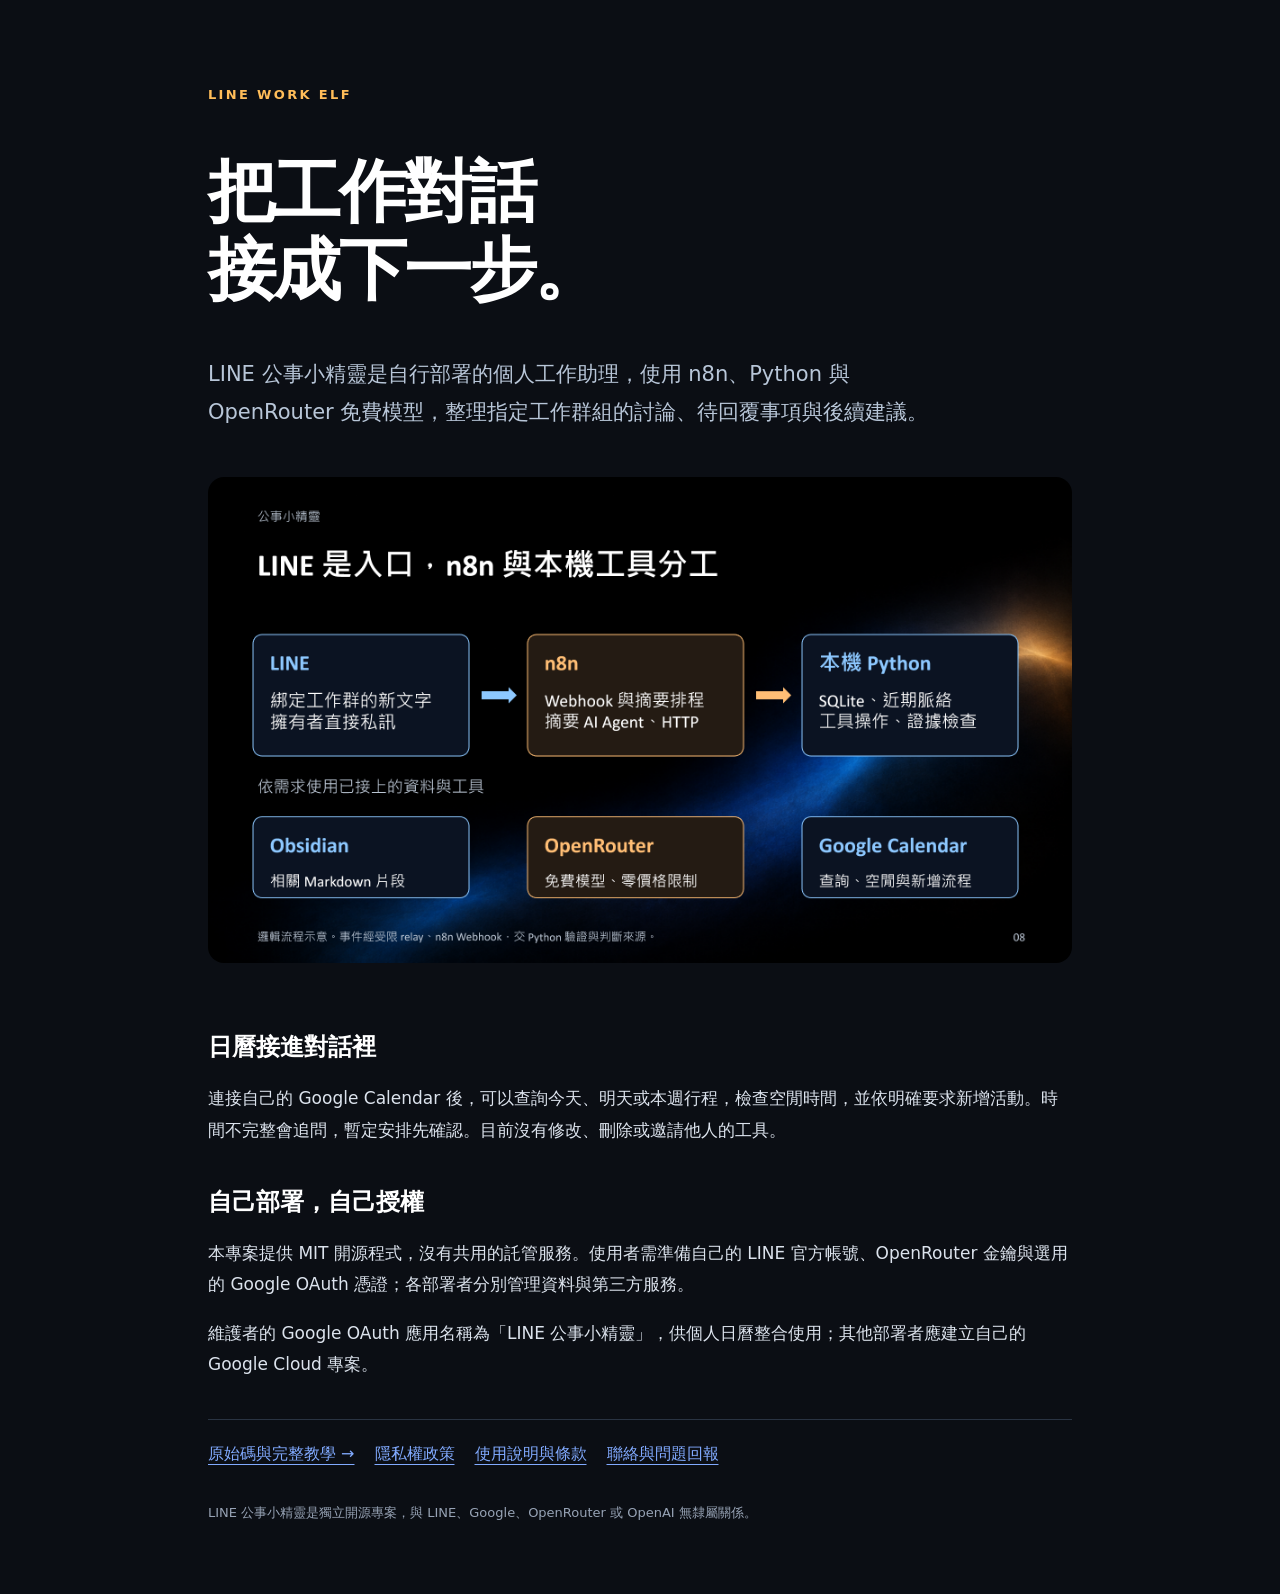
==== docs/index.html @ ed6f551a "Add application homepage and data handling disclosures" ====
<!doctype html>
<html lang="zh-Hant"><meta charset="utf-8"><meta name="viewport" content="width=device-width,initial-scale=1">
<title>LINE 公事小精靈｜LINE Work Elf</title><link rel="stylesheet" href="site.css">
<main><p class="label">LINE WORK ELF</p><h1>把工作對話<br>接成下一步。</h1>
<p class="lead">LINE 公事小精靈是自行部署的個人工作助理，使用 n8n、Python 與 OpenRouter 免費模型，整理指定工作群組的討論、待回覆事項與後續建議。</p>
<img src="images/architecture.png" alt="公事小精靈的 LINE、n8n、AI 與本機工具架構">
<h2>日曆接進對話裡</h2><p>連接自己的 Google Calendar 後，可以查詢今天、明天或本週行程，檢查空閒時間，並依明確要求新增活動。時間不完整會追問，暫定安排先確認。目前沒有修改、刪除或邀請他人的工具。</p>
<h2>自己部署，自己授權</h2><p>本專案提供 MIT 開源程式，沒有共用的託管服務。使用者需準備自己的 LINE 官方帳號、OpenRouter 金鑰與選用的 Google OAuth 憑證；各部署者分別管理資料與第三方服務。</p>
<p>維護者的 Google OAuth 應用名稱為「LINE 公事小精靈」，供個人日曆整合使用；其他部署者應建立自己的 Google Cloud 專案。</p>
<nav><a href="https://github.com/johnny-0120/line-work-elf">原始碼與完整教學 →</a><a href="privacy.html">隱私權政策</a><a href="terms.html">使用說明與條款</a><a href="https://github.com/johnny-0120/line-work-elf/issues">聯絡與問題回報</a></nav>
<footer>LINE 公事小精靈是獨立開源專案，與 LINE、Google、OpenRouter 或 OpenAI 無隸屬關係。</footer></main></html>
---- docs/site.css ----
:root{color-scheme:dark;font-family:system-ui,"Microsoft JhengHei",sans-serif;background:#0b0e14;color:#dce3ed}*{box-sizing:border-box}body{margin:0}main{max-width:920px;margin:auto;padding:70px 28px}h1{font-size:clamp(36px,7vw,68px);line-height:1.15;color:#fff;letter-spacing:-.04em}h2{margin-top:40px;font-size:24px;color:#fff}p{font-size:17px;line-height:1.85}p.label{color:#ffbd59;font-size:13px;letter-spacing:.18em;font-weight:700}.lead{font-size:21px;color:#b8c6d8;max-width:760px}a{color:#81aaff;text-underline-offset:5px}nav{display:flex;flex-wrap:wrap;gap:20px;margin-top:38px;padding-top:24px;border-top:1px solid #293342}img{width:100%;height:auto;border-radius:16px;margin:24px 0}code{overflow-wrap:anywhere;font-size:.9em;color:#ffca7a}footer{font-size:13px;color:#97a3b5;margin-top:36px;line-height:1.8}@media(max-width:600px){main{padding:36px 20px}p{font-size:16px}}
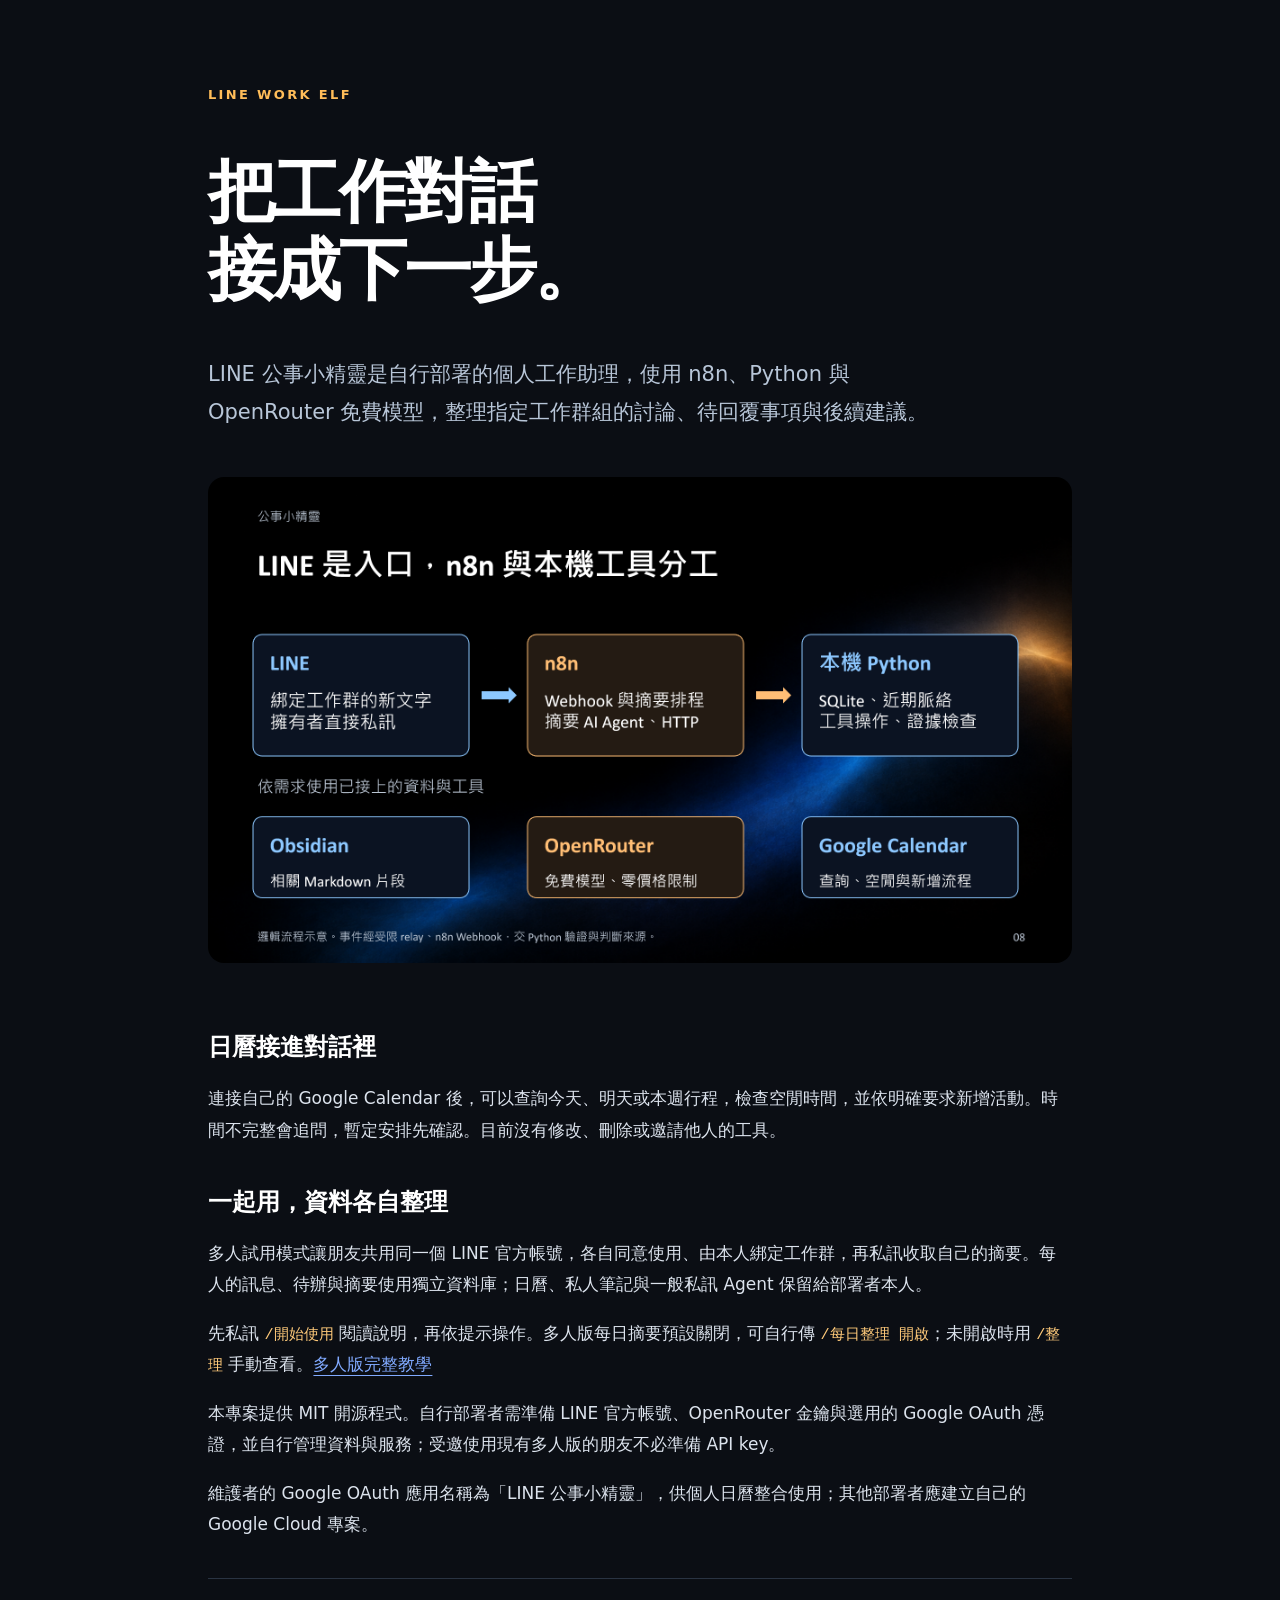
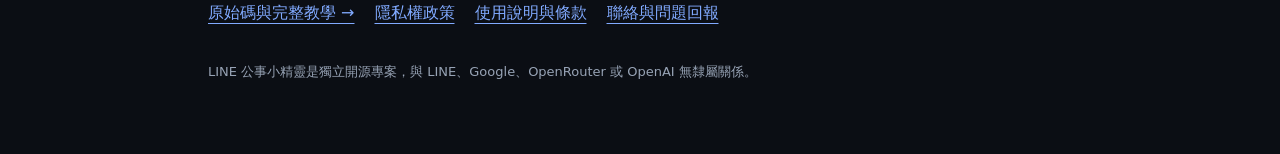
==== commit be86667a: "Add opt-in multi-user group digests with isolated member databases" ====
--- a/docs/index.html
+++ b/docs/index.html
@@ -5,7 +5,9 @@
 <p class="lead">LINE 公事小精靈是自行部署的個人工作助理，使用 n8n、Python 與 OpenRouter 免費模型，整理指定工作群組的討論、待回覆事項與後續建議。</p>
 <img src="images/architecture.png" alt="公事小精靈的 LINE、n8n、AI 與本機工具架構">
 <h2>日曆接進對話裡</h2><p>連接自己的 Google Calendar 後，可以查詢今天、明天或本週行程，檢查空閒時間，並依明確要求新增活動。時間不完整會追問，暫定安排先確認。目前沒有修改、刪除或邀請他人的工具。</p>
-<h2>自己部署，自己授權</h2><p>本專案提供 MIT 開源程式，沒有共用的託管服務。使用者需準備自己的 LINE 官方帳號、OpenRouter 金鑰與選用的 Google OAuth 憑證；各部署者分別管理資料與第三方服務。</p>
+<h2>一起用，資料各自整理</h2><p>多人試用模式讓朋友共用同一個 LINE 官方帳號，各自同意使用、由本人綁定工作群，再私訊收取自己的摘要。每人的訊息、待辦與摘要使用獨立資料庫；日曆、私人筆記與一般私訊 Agent 保留給部署者本人。</p>
+<p>先私訊 <code>/開始使用</code> 閱讀說明，再依提示操作。多人版每日摘要預設關閉，可自行傳 <code>/每日整理 開啟</code>；未開啟時用 <code>/整理</code> 手動查看。<a href="https://github.com/johnny-0120/line-work-elf/blob/main/docs/multi-user.md">多人版完整教學</a></p>
+<p>本專案提供 MIT 開源程式。自行部署者需準備 LINE 官方帳號、OpenRouter 金鑰與選用的 Google OAuth 憑證，並自行管理資料與服務；受邀使用現有多人版的朋友不必準備 API key。</p>
 <p>維護者的 Google OAuth 應用名稱為「LINE 公事小精靈」，供個人日曆整合使用；其他部署者應建立自己的 Google Cloud 專案。</p>
 <nav><a href="https://github.com/johnny-0120/line-work-elf">原始碼與完整教學 →</a><a href="privacy.html">隱私權政策</a><a href="terms.html">使用說明與條款</a><a href="https://github.com/johnny-0120/line-work-elf/issues">聯絡與問題回報</a></nav>
 <footer>LINE 公事小精靈是獨立開源專案，與 LINE、Google、OpenRouter 或 OpenAI 無隸屬關係。</footer></main></html>
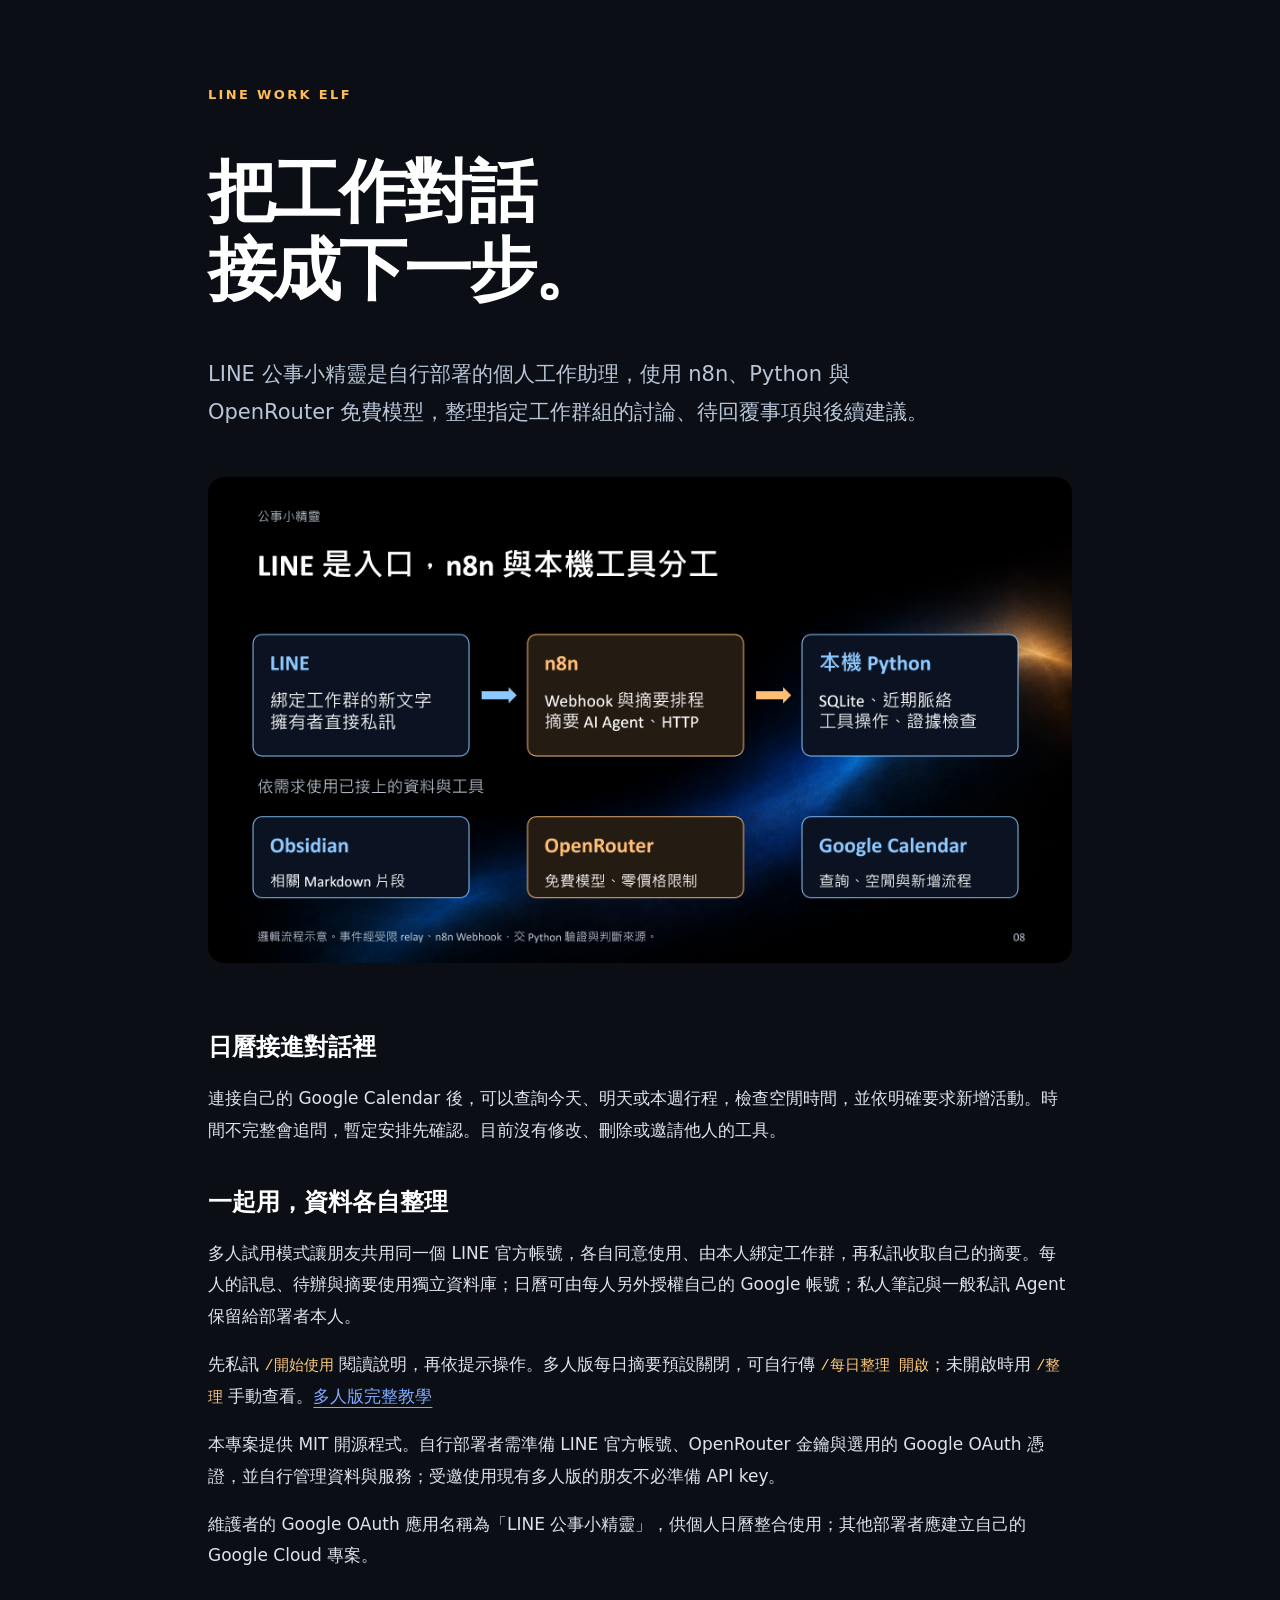
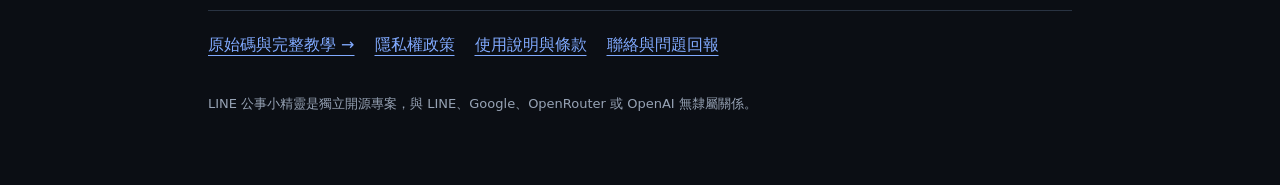
==== commit 26bf6f00: "Document button-based onboarding and personal calendar boundaries" ====
--- a/docs/index.html
+++ b/docs/index.html
@@ -5,7 +5,7 @@
 <p class="lead">LINE 公事小精靈是自行部署的個人工作助理，使用 n8n、Python 與 OpenRouter 免費模型，整理指定工作群組的討論、待回覆事項與後續建議。</p>
 <img src="images/architecture.png" alt="公事小精靈的 LINE、n8n、AI 與本機工具架構">
 <h2>日曆接進對話裡</h2><p>連接自己的 Google Calendar 後，可以查詢今天、明天或本週行程，檢查空閒時間，並依明確要求新增活動。時間不完整會追問，暫定安排先確認。目前沒有修改、刪除或邀請他人的工具。</p>
-<h2>一起用，資料各自整理</h2><p>多人試用模式讓朋友共用同一個 LINE 官方帳號，各自同意使用、由本人綁定工作群，再私訊收取自己的摘要。每人的訊息、待辦與摘要使用獨立資料庫；日曆、私人筆記與一般私訊 Agent 保留給部署者本人。</p>
+<h2>一起用，資料各自整理</h2><p>多人試用模式讓朋友共用同一個 LINE 官方帳號，各自同意使用、由本人綁定工作群，再私訊收取自己的摘要。每人的訊息、待辦與摘要使用獨立資料庫；日曆可由每人另外授權自己的 Google 帳號；私人筆記與一般私訊 Agent 保留給部署者本人。</p>
 <p>先私訊 <code>/開始使用</code> 閱讀說明，再依提示操作。多人版每日摘要預設關閉，可自行傳 <code>/每日整理 開啟</code>；未開啟時用 <code>/整理</code> 手動查看。<a href="https://github.com/johnny-0120/line-work-elf/blob/main/docs/multi-user.md">多人版完整教學</a></p>
 <p>本專案提供 MIT 開源程式。自行部署者需準備 LINE 官方帳號、OpenRouter 金鑰與選用的 Google OAuth 憑證，並自行管理資料與服務；受邀使用現有多人版的朋友不必準備 API key。</p>
 <p>維護者的 Google OAuth 應用名稱為「LINE 公事小精靈」，供個人日曆整合使用；其他部署者應建立自己的 Google Cloud 專案。</p>
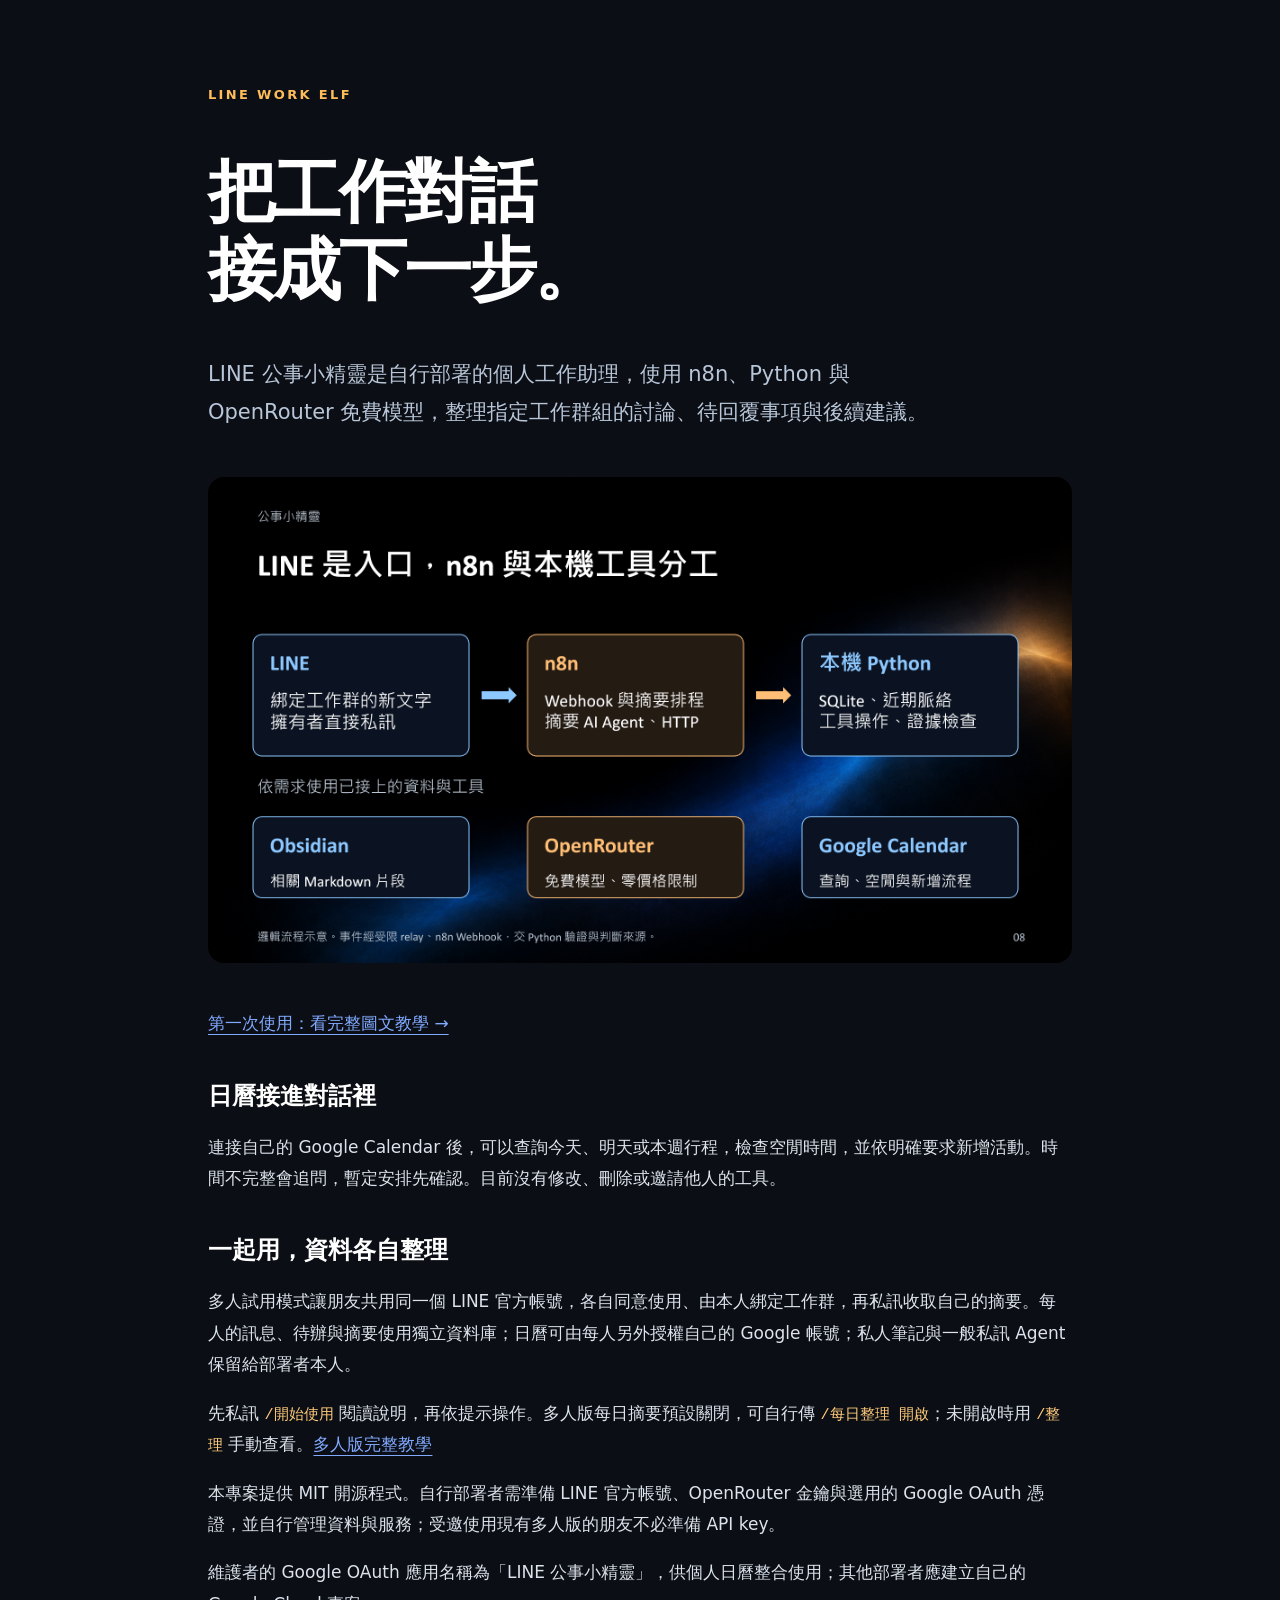
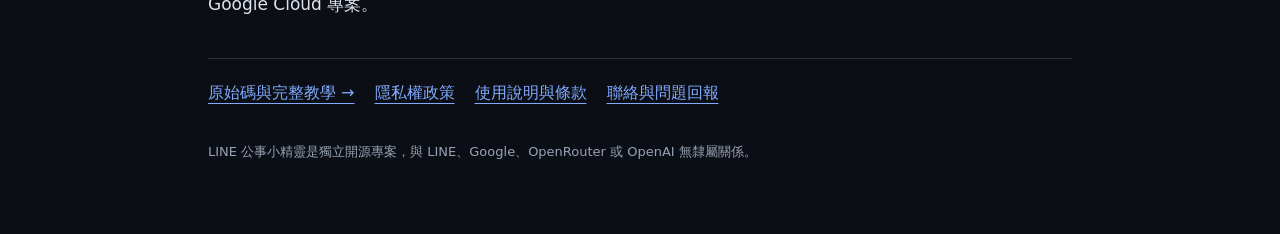
==== commit 8989093a: "Add conversational DMs, explicit notes, guided dialogue capture and onboarding" ====
--- a/docs/index.html
+++ b/docs/index.html
@@ -4,7 +4,7 @@
 <main><p class="label">LINE WORK ELF</p><h1>把工作對話<br>接成下一步。</h1>
 <p class="lead">LINE 公事小精靈是自行部署的個人工作助理，使用 n8n、Python 與 OpenRouter 免費模型，整理指定工作群組的討論、待回覆事項與後續建議。</p>
 <img src="images/architecture.png" alt="公事小精靈的 LINE、n8n、AI 與本機工具架構">
-<h2>日曆接進對話裡</h2><p>連接自己的 Google Calendar 後，可以查詢今天、明天或本週行程，檢查空閒時間，並依明確要求新增活動。時間不完整會追問，暫定安排先確認。目前沒有修改、刪除或邀請他人的工具。</p>
+<p><a href="getting-started.html">第一次使用：看完整圖文教學 →</a></p><h2>日曆接進對話裡</h2><p>連接自己的 Google Calendar 後，可以查詢今天、明天或本週行程，檢查空閒時間，並依明確要求新增活動。時間不完整會追問，暫定安排先確認。目前沒有修改、刪除或邀請他人的工具。</p>
 <h2>一起用，資料各自整理</h2><p>多人試用模式讓朋友共用同一個 LINE 官方帳號，各自同意使用、由本人綁定工作群，再私訊收取自己的摘要。每人的訊息、待辦與摘要使用獨立資料庫；日曆可由每人另外授權自己的 Google 帳號；私人筆記與一般私訊 Agent 保留給部署者本人。</p>
 <p>先私訊 <code>/開始使用</code> 閱讀說明，再依提示操作。多人版每日摘要預設關閉，可自行傳 <code>/每日整理 開啟</code>；未開啟時用 <code>/整理</code> 手動查看。<a href="https://github.com/johnny-0120/line-work-elf/blob/main/docs/multi-user.md">多人版完整教學</a></p>
 <p>本專案提供 MIT 開源程式。自行部署者需準備 LINE 官方帳號、OpenRouter 金鑰與選用的 Google OAuth 憑證，並自行管理資料與服務；受邀使用現有多人版的朋友不必準備 API key。</p>
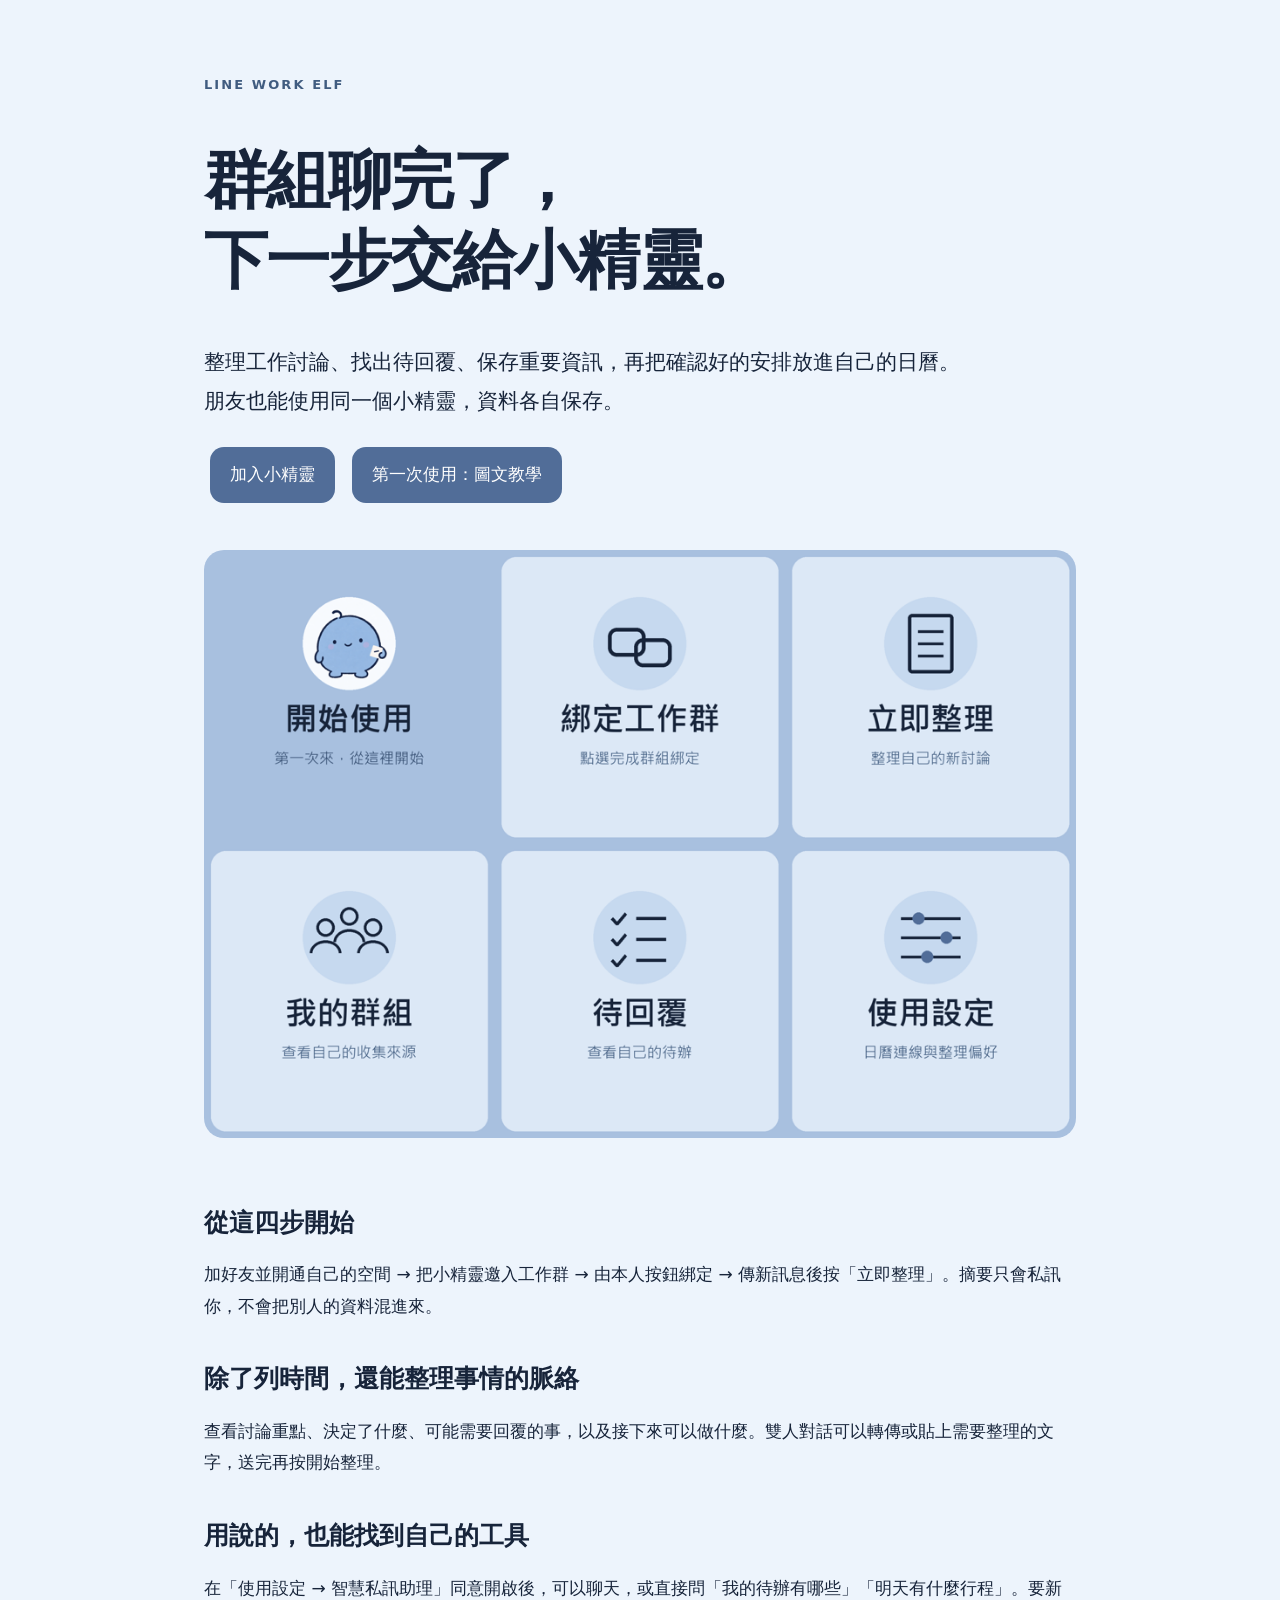
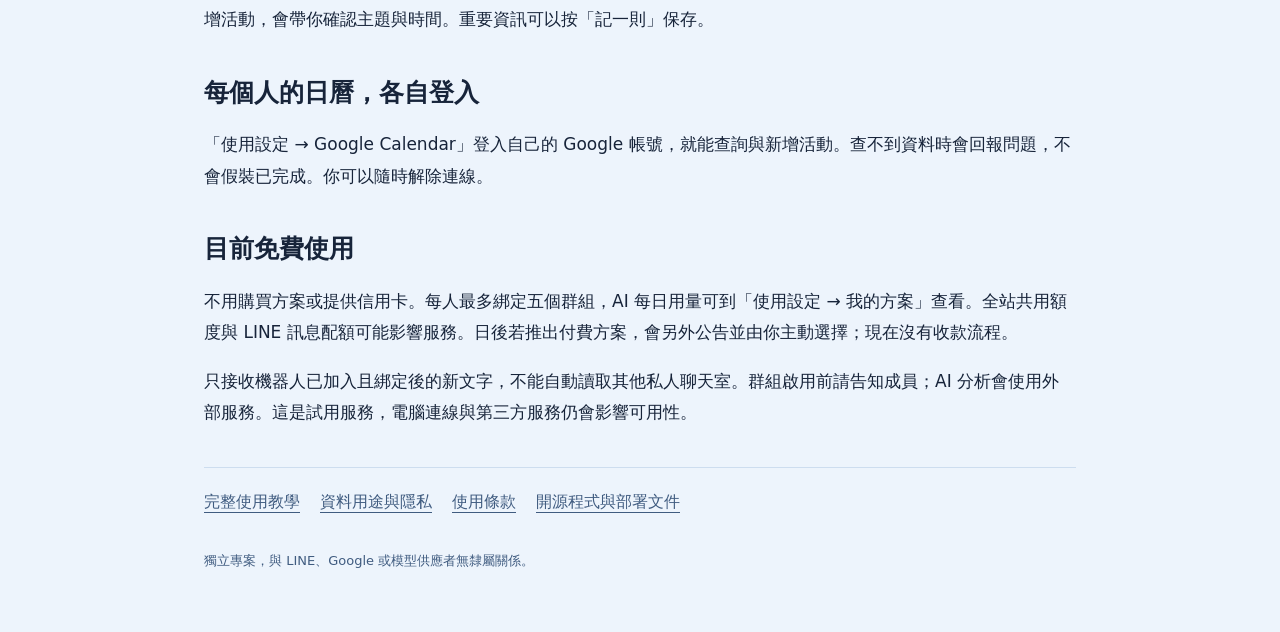
==== commit 153e037e: "Improve member assistant, retry flows, Calendar safety and public onboarding" ====
--- a/docs/index.html
+++ b/docs/index.html
@@ -1,13 +1 @@
-<!doctype html>
-<html lang="zh-Hant"><meta charset="utf-8"><meta name="viewport" content="width=device-width,initial-scale=1">
-<title>LINE 公事小精靈｜LINE Work Elf</title><link rel="stylesheet" href="site.css">
-<main><p class="label">LINE WORK ELF</p><h1>把工作對話<br>接成下一步。</h1>
-<p class="lead">LINE 公事小精靈是自行部署的個人工作助理，使用 n8n、Python 與 OpenRouter 免費模型，整理指定工作群組的討論、待回覆事項與後續建議。</p>
-<img src="images/architecture.png" alt="公事小精靈的 LINE、n8n、AI 與本機工具架構">
-<p><a href="getting-started.html">第一次使用：看完整圖文教學 →</a></p><h2>日曆接進對話裡</h2><p>連接自己的 Google Calendar 後，可以查詢今天、明天或本週行程，檢查空閒時間，並依明確要求新增活動。時間不完整會追問，暫定安排先確認。目前沒有修改、刪除或邀請他人的工具。</p>
-<h2>一起用，資料各自整理</h2><p>多人試用模式讓朋友共用同一個 LINE 官方帳號，各自同意使用、由本人綁定工作群，再私訊收取自己的摘要。每人的訊息、待辦與摘要使用獨立資料庫；日曆可由每人另外授權自己的 Google 帳號；私人筆記與一般私訊 Agent 保留給部署者本人。</p>
-<p>先私訊 <code>/開始使用</code> 閱讀說明，再依提示操作。多人版每日摘要預設關閉，可自行傳 <code>/每日整理 開啟</code>；未開啟時用 <code>/整理</code> 手動查看。<a href="https://github.com/johnny-0120/line-work-elf/blob/main/docs/multi-user.md">多人版完整教學</a></p>
-<p>本專案提供 MIT 開源程式。自行部署者需準備 LINE 官方帳號、OpenRouter 金鑰與選用的 Google OAuth 憑證，並自行管理資料與服務；受邀使用現有多人版的朋友不必準備 API key。</p>
-<p>維護者的 Google OAuth 應用名稱為「LINE 公事小精靈」，供個人日曆整合使用；其他部署者應建立自己的 Google Cloud 專案。</p>
-<nav><a href="https://github.com/johnny-0120/line-work-elf">原始碼與完整教學 →</a><a href="privacy.html">隱私權政策</a><a href="terms.html">使用說明與條款</a><a href="https://github.com/johnny-0120/line-work-elf/issues">聯絡與問題回報</a></nav>
-<footer>LINE 公事小精靈是獨立開源專案，與 LINE、Google、OpenRouter 或 OpenAI 無隸屬關係。</footer></main></html>
+<!doctype html><html lang="zh-Hant"><meta charset="utf-8"><meta name="viewport" content="width=device-width,initial-scale=1"><title>公事小精靈｜把對話接成下一步</title><link rel="stylesheet" href="site.css"><main><p class="label">LINE WORK ELF</p><h1>群組聊完了，<br>下一步交給小精靈。</h1><p class="lead">整理工作討論、找出待回覆、保存重要資訊，再把確認好的安排放進自己的日曆。朋友也能使用同一個小精靈，資料各自保存。</p><p><a class="button" href="https://line.me/R/ti/p/%40526byspu">加入小精靈</a> <a class="button" href="getting-started.html">第一次使用：圖文教學</a></p><img src="images/line-menu.png" alt="手機 LINE 六格功能選單"><h2>從這四步開始</h2><p>加好友並開通自己的空間 → 把小精靈邀入工作群 → 由本人按鈕綁定 → 傳新訊息後按「立即整理」。摘要只會私訊你，不會把別人的資料混進來。</p><h2>除了列時間，還能整理事情的脈絡</h2><p>查看討論重點、決定了什麼、可能需要回覆的事，以及接下來可以做什麼。雙人對話可以轉傳或貼上需要整理的文字，送完再按開始整理。</p><h2>用說的，也能找到自己的工具</h2><p>在「使用設定 → 智慧私訊助理」同意開啟後，可以聊天，或直接問「我的待辦有哪些」「明天有什麼行程」。要新增活動，會帶你確認主題與時間。重要資訊可以按「記一則」保存。</p><h2>每個人的日曆，各自登入</h2><p>「使用設定 → Google Calendar」登入自己的 Google 帳號，就能查詢與新增活動。查不到資料時會回報問題，不會假裝已完成。你可以隨時解除連線。</p><h2>目前免費使用</h2><p>不用購買方案或提供信用卡。每人最多綁定五個群組，AI 每日用量可到「使用設定 → 我的方案」查看。全站共用額度與 LINE 訊息配額可能影響服務。日後若推出付費方案，會另外公告並由你主動選擇；現在沒有收款流程。</p><p>只接收機器人已加入且綁定後的新文字，不能自動讀取其他私人聊天室。群組啟用前請告知成員；AI 分析會使用外部服務。這是試用服務，電腦連線與第三方服務仍會影響可用性。</p><nav><a href="getting-started.html">完整使用教學</a><a href="privacy.html">資料用途與隱私</a><a href="terms.html">使用條款</a><a href="https://github.com/johnny-0120/line-work-elf">開源程式與部署文件</a></nav><footer>獨立專案，與 LINE、Google 或模型供應者無隸屬關係。</footer></main></html>
--- a/docs/site.css
+++ b/docs/site.css
@@ -1 +1 @@
-:root{color-scheme:dark;font-family:system-ui,"Microsoft JhengHei",sans-serif;background:#0b0e14;color:#dce3ed}*{box-sizing:border-box}body{margin:0}main{max-width:920px;margin:auto;padding:70px 28px}h1{font-size:clamp(36px,7vw,68px);line-height:1.15;color:#fff;letter-spacing:-.04em}h2{margin-top:40px;font-size:24px;color:#fff}p{font-size:17px;line-height:1.85}p.label{color:#ffbd59;font-size:13px;letter-spacing:.18em;font-weight:700}.lead{font-size:21px;color:#b8c6d8;max-width:760px}a{color:#81aaff;text-underline-offset:5px}nav{display:flex;flex-wrap:wrap;gap:20px;margin-top:38px;padding-top:24px;border-top:1px solid #293342}img{width:100%;height:auto;border-radius:16px;margin:24px 0}code{overflow-wrap:anywhere;font-size:.9em;color:#ffca7a}footer{font-size:13px;color:#97a3b5;margin-top:36px;line-height:1.8}@media(max-width:600px){main{padding:36px 20px}p{font-size:16px}}
+:root{color-scheme:light dark;--bg:#edf4fc;--panel:#fff;--ink:#17243a;--muted:#405c80;--line:#cdddef;--blue:#91aed2;--button:#516d98}*{box-sizing:border-box}body{margin:0;background:var(--bg);color:var(--ink);font-family:system-ui,"Microsoft JhengHei",sans-serif}main{max-width:920px;margin:auto;padding:60px 24px}h1{font-size:clamp(36px,7vw,64px);line-height:1.25;letter-spacing:-.03em}h2{margin-top:40px;font-size:25px}p{font-size:17px;line-height:1.85}.label{color:var(--muted);font-size:13px;letter-spacing:.16em;font-weight:700}.lead{font-size:21px;max-width:760px}a{color:var(--muted);text-underline-offset:5px}.button{display:inline-block;background:var(--button);color:white;text-decoration:none;padding:12px 20px;border-radius:14px;margin:6px}nav{display:flex;flex-wrap:wrap;gap:20px;margin-top:38px;padding-top:24px;border-top:1px solid var(--line)}img{width:100%;height:auto;border-radius:20px;margin:24px 0}code{overflow-wrap:anywhere;font-size:.9em}footer{font-size:13px;color:var(--muted);margin-top:36px;line-height:1.8}@media(prefers-color-scheme:dark){:root{--bg:#101a2c;--panel:#1b2c45;--ink:#edf4fc;--muted:#a8c0df;--line:#344b69;--button:#516d98}}@media(max-width:600px){main{padding:32px 20px}}
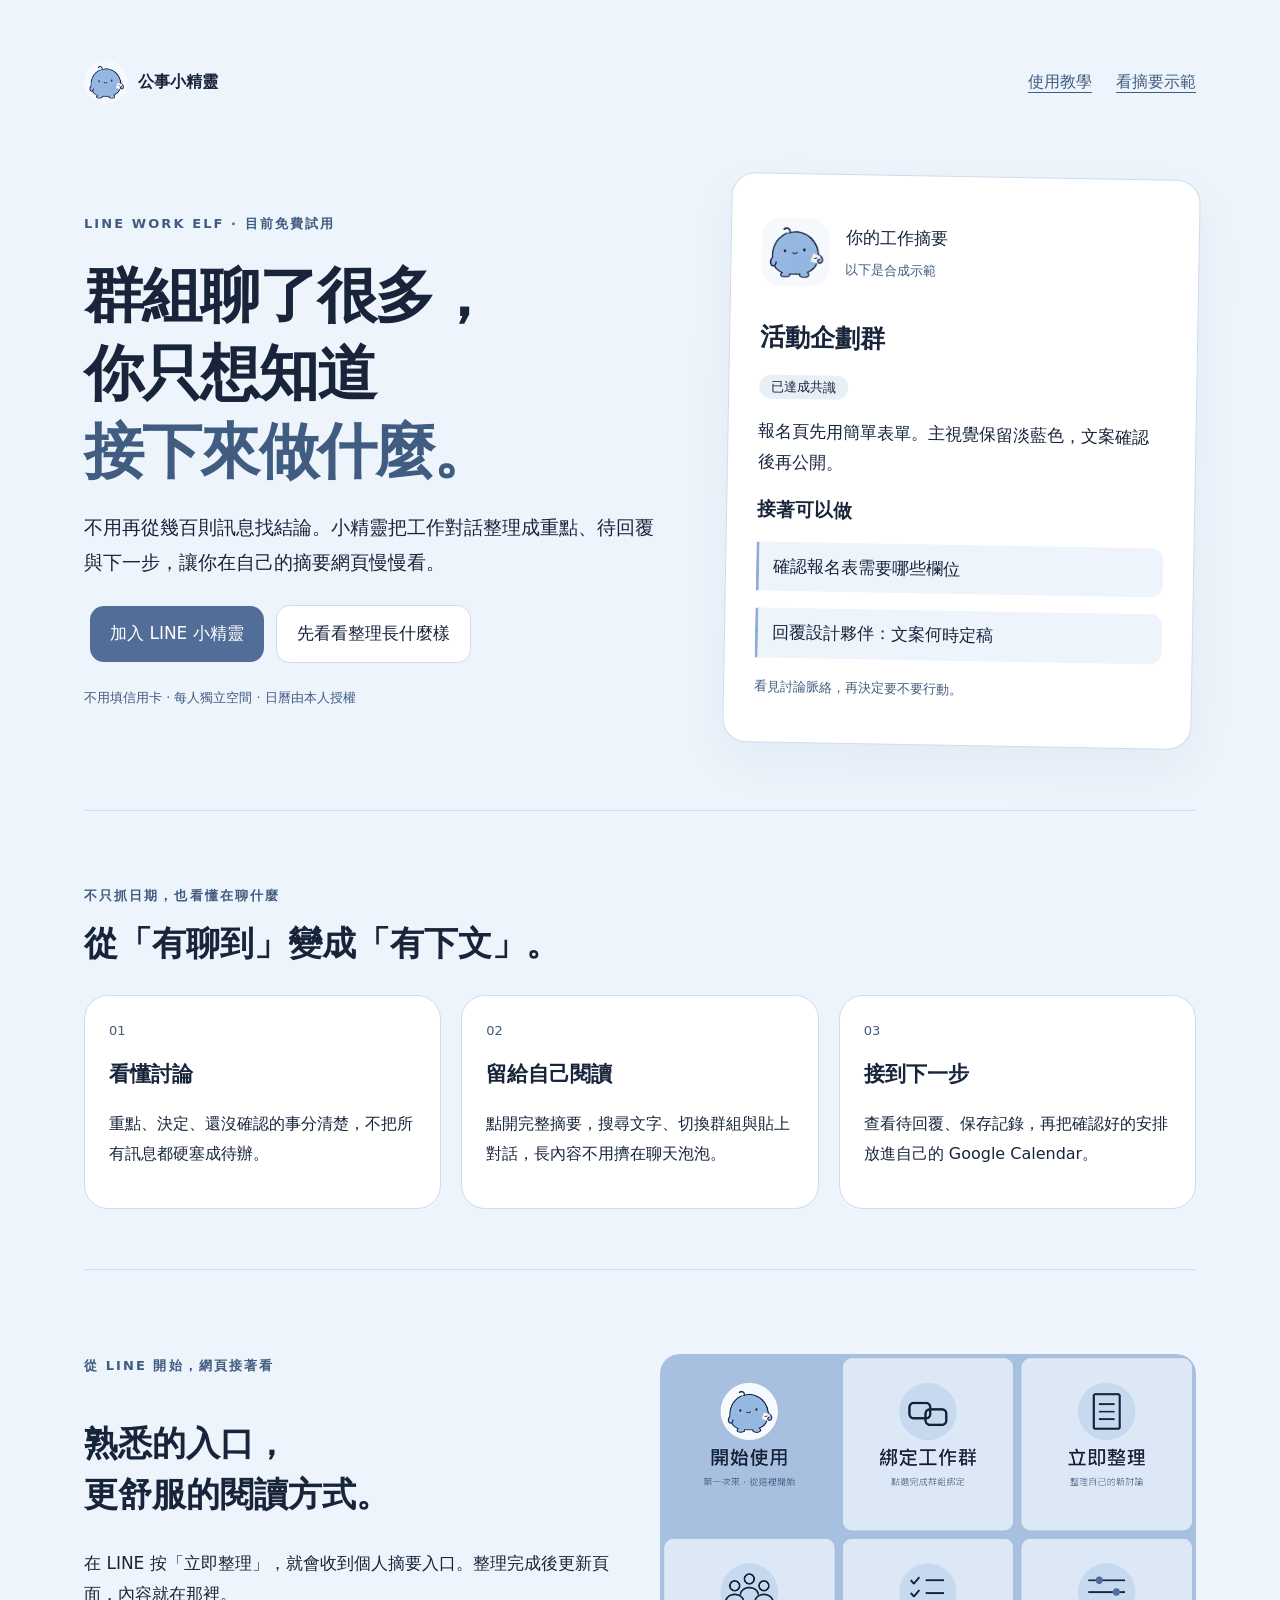
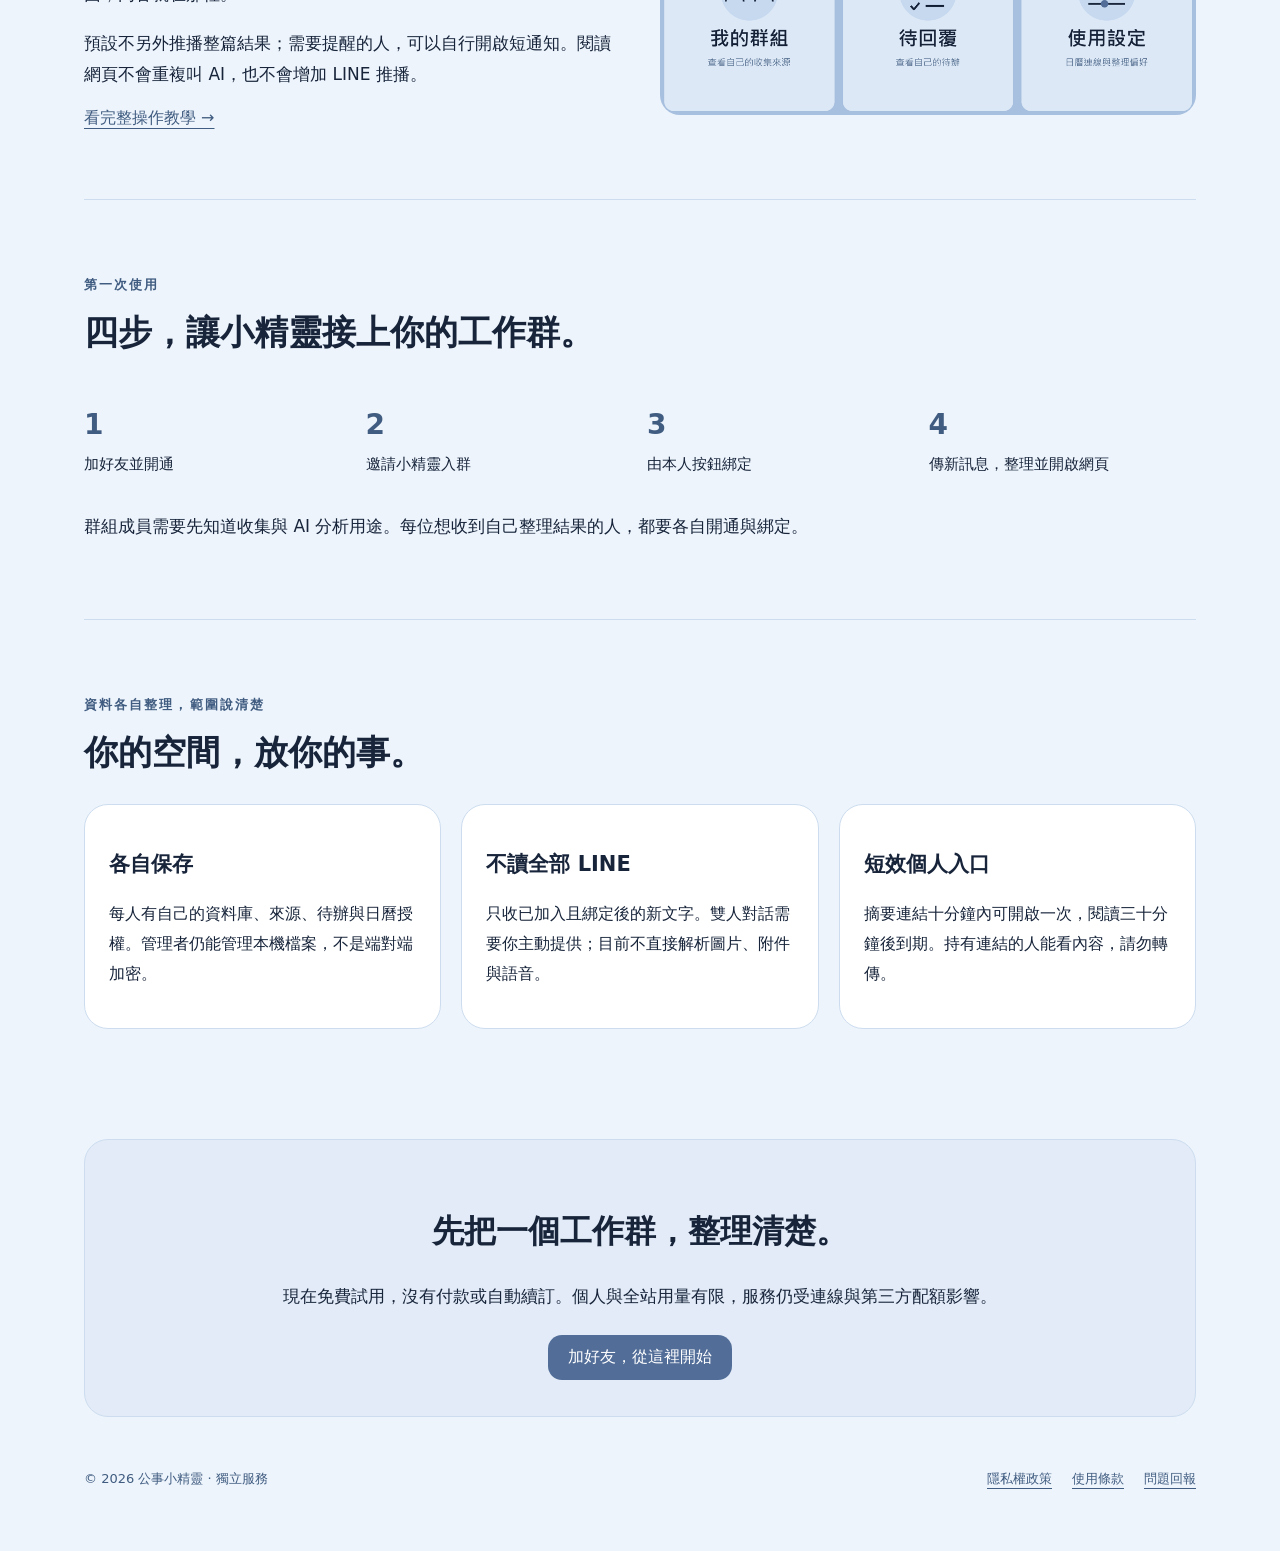
==== commit fbf1d840: "Convert public repository to product pages and user guides" ====
--- a/docs/index.html
+++ b/docs/index.html
@@ -1 +1 @@
-<!doctype html><html lang="zh-Hant"><meta charset="utf-8"><meta name="viewport" content="width=device-width,initial-scale=1"><title>公事小精靈｜把對話接成下一步</title><link rel="stylesheet" href="site.css"><main><p class="label">LINE WORK ELF</p><h1>群組聊完了，<br>下一步交給小精靈。</h1><p class="lead">整理工作討論、找出待回覆、保存重要資訊，再把確認好的安排放進自己的日曆。朋友也能使用同一個小精靈，資料各自保存。</p><p><a class="button" href="https://line.me/R/ti/p/%40526byspu">加入小精靈</a> <a class="button" href="getting-started.html">第一次使用：圖文教學</a></p><img src="images/line-menu.png" alt="手機 LINE 六格功能選單"><h2>從這四步開始</h2><p>加好友並開通自己的空間 → 把小精靈邀入工作群 → 由本人按鈕綁定 → 傳新訊息後按「立即整理」。摘要只會私訊你，不會把別人的資料混進來。</p><h2>除了列時間，還能整理事情的脈絡</h2><p>查看討論重點、決定了什麼、可能需要回覆的事，以及接下來可以做什麼。雙人對話可以轉傳或貼上需要整理的文字，送完再按開始整理。</p><h2>用說的，也能找到自己的工具</h2><p>在「使用設定 → 智慧私訊助理」同意開啟後，可以聊天，或直接問「我的待辦有哪些」「明天有什麼行程」。要新增活動，會帶你確認主題與時間。重要資訊可以按「記一則」保存。</p><h2>每個人的日曆，各自登入</h2><p>「使用設定 → Google Calendar」登入自己的 Google 帳號，就能查詢與新增活動。查不到資料時會回報問題，不會假裝已完成。你可以隨時解除連線。</p><h2>目前免費使用</h2><p>不用購買方案或提供信用卡。每人最多綁定五個群組，AI 每日用量可到「使用設定 → 我的方案」查看。全站共用額度與 LINE 訊息配額可能影響服務。日後若推出付費方案，會另外公告並由你主動選擇；現在沒有收款流程。</p><p>只接收機器人已加入且綁定後的新文字，不能自動讀取其他私人聊天室。群組啟用前請告知成員；AI 分析會使用外部服務。這是試用服務，電腦連線與第三方服務仍會影響可用性。</p><nav><a href="getting-started.html">完整使用教學</a><a href="privacy.html">資料用途與隱私</a><a href="terms.html">使用條款</a><a href="https://github.com/johnny-0120/line-work-elf">開源程式與部署文件</a></nav><footer>獨立專案，與 LINE、Google 或模型供應者無隸屬關係。</footer></main></html>+<!doctype html><html lang="zh-Hant"><head><meta charset="utf-8"><meta name="viewport" content="width=device-width,initial-scale=1"><meta name="description" content="把 LINE 工作對話整理成重點、待辦與下一步。個人摘要網頁，各自日曆，現在免費試用。"><title>公事小精靈｜聊過的事，接著做</title><link rel="stylesheet" href="site.css"></head><body><main><header class="nav"><a class="brand" href="index.html"><img src="../assets/avatar.png" alt="公事小精靈手繪角色">公事小精靈</a><div><a href="getting-started.html">使用教學</a><a href="demo.html">看摘要示範</a></div></header><section class="hero"><div><p class="label">LINE WORK ELF · 目前免費試用</p><h1>群組聊了很多，<br>你只想知道<br><em>接下來做什麼。</em></h1><p class="lead">不用再從幾百則訊息找結論。小精靈把工作對話整理成重點、待回覆與下一步，讓你在自己的摘要網頁慢慢看。</p><p><a class="button" href="https://line.me/R/ti/p/%40526byspu">加入 LINE 小精靈</a><a class="button secondary" href="demo.html">先看看整理長什麼樣</a></p><p class="small">不用填信用卡 · 每人獨立空間 · 日曆由本人授權</p></div><div class="preview"><div class="preview-head"><img src="../assets/avatar.png" alt="圓圓的淡藍色小精靈"><p>你的工作摘要<br><span class="small">以下是合成示範</span></p></div><h2>活動企劃群</h2><span class="pill">已達成共識</span><p>報名頁先用簡單表單。主視覺保留淡藍色，文案確認後再公開。</p><h3>接著可以做</h3><p class="task">確認報名表需要哪些欄位</p><p class="task">回覆設計夥伴：文案何時定稿</p><p class="small">看見討論脈絡，再決定要不要行動。</p></div></section><section class="section"><p class="label">不只抓日期，也看懂在聊什麼</p><h2>從「有聊到」變成「有下文」。</h2><div class="grid"><article><span class="number">01</span><h3>看懂討論</h3><p>重點、決定、還沒確認的事分清楚，不把所有訊息都硬塞成待辦。</p></article><article><span class="number">02</span><h3>留給自己閱讀</h3><p>點開完整摘要，搜尋文字、切換群組與貼上對話，長內容不用擠在聊天泡泡。</p></article><article><span class="number">03</span><h3>接到下一步</h3><p>查看待回覆、保存記錄，再把確認好的安排放進自己的 Google Calendar。</p></article></div></section><section class="section split"><div><p class="label">從 LINE 開始，網頁接著看</p><h2>熟悉的入口，<br>更舒服的閱讀方式。</h2><p>在 LINE 按「立即整理」，就會收到個人摘要入口。整理完成後更新頁面，內容就在那裡。</p><p>預設不另外推播整篇結果；需要提醒的人，可以自行開啟短通知。閱讀網頁不會重複叫 AI，也不會增加 LINE 推播。</p><a href="getting-started.html">看完整操作教學 →</a></div><img class="menu" src="images/line-menu.png" alt="手機六格功能選單"></section><section class="section"><p class="label">第一次使用</p><h2>四步，讓小精靈接上你的工作群。</h2><div class="steps"><p><b>1</b> 加好友並開通</p><p><b>2</b> 邀請小精靈入群</p><p><b>3</b> 由本人按鈕綁定</p><p><b>4</b> 傳新訊息，整理並開啟網頁</p></div><p>群組成員需要先知道收集與 AI 分析用途。每位想收到自己整理結果的人，都要各自開通與綁定。</p></section><section class="section"><p class="label">資料各自整理，範圍說清楚</p><h2>你的空間，放你的事。</h2><div class="grid"><article><h3>各自保存</h3><p>每人有自己的資料庫、來源、待辦與日曆授權。管理者仍能管理本機檔案，不是端對端加密。</p></article><article><h3>不讀全部 LINE</h3><p>只收已加入且綁定後的新文字。雙人對話需要你主動提供；目前不直接解析圖片、附件與語音。</p></article><article><h3>短效個人入口</h3><p>摘要連結十分鐘內可開啟一次，閱讀三十分鐘後到期。持有連結的人能看內容，請勿轉傳。</p></article></div></section><section class="cta"><h2>先把一個工作群，整理清楚。</h2><p>現在免費試用，沒有付款或自動續訂。個人與全站用量有限，服務仍受連線與第三方配額影響。</p><a class="button" href="https://line.me/R/ti/p/%40526byspu">加好友，從這裡開始</a></section><footer><span>© 2026 公事小精靈 · 獨立服務</span><nav><a href="privacy.html">隱私權政策</a><a href="terms.html">使用條款</a><a href="https://github.com/johnny-0120/line-work-elf/issues">問題回報</a></nav></footer></main></body></html>
--- a/docs/site.css
+++ b/docs/site.css
@@ -1 +1,2 @@
-:root{color-scheme:light dark;--bg:#edf4fc;--panel:#fff;--ink:#17243a;--muted:#405c80;--line:#cdddef;--blue:#91aed2;--button:#516d98}*{box-sizing:border-box}body{margin:0;background:var(--bg);color:var(--ink);font-family:system-ui,"Microsoft JhengHei",sans-serif}main{max-width:920px;margin:auto;padding:60px 24px}h1{font-size:clamp(36px,7vw,64px);line-height:1.25;letter-spacing:-.03em}h2{margin-top:40px;font-size:25px}p{font-size:17px;line-height:1.85}.label{color:var(--muted);font-size:13px;letter-spacing:.16em;font-weight:700}.lead{font-size:21px;max-width:760px}a{color:var(--muted);text-underline-offset:5px}.button{display:inline-block;background:var(--button);color:white;text-decoration:none;padding:12px 20px;border-radius:14px;margin:6px}nav{display:flex;flex-wrap:wrap;gap:20px;margin-top:38px;padding-top:24px;border-top:1px solid var(--line)}img{width:100%;height:auto;border-radius:20px;margin:24px 0}code{overflow-wrap:anywhere;font-size:.9em}footer{font-size:13px;color:var(--muted);margin-top:36px;line-height:1.8}@media(prefers-color-scheme:dark){:root{--bg:#101a2c;--panel:#1b2c45;--ink:#edf4fc;--muted:#a8c0df;--line:#344b69;--button:#516d98}}@media(max-width:600px){main{padding:32px 20px}}+:root{color-scheme:light dark;--bg:#edf4fc;--panel:#fff;--ink:#17243a;--muted:#405c80;--line:#cdddef;--blue:#91aed2;--button:#516d98}*{box-sizing:border-box}body{margin:0;background:var(--bg);color:var(--ink);font-family:system-ui,"Microsoft JhengHei",sans-serif}main{max-width:920px;margin:auto;padding:60px 24px}h1{font-size:clamp(36px,7vw,64px);line-height:1.25;letter-spacing:-.03em}h2{margin-top:40px;font-size:25px}p{font-size:17px;line-height:1.85}.label{color:var(--muted);font-size:13px;letter-spacing:.16em;font-weight:700}.lead{font-size:21px;max-width:760px}a{color:var(--muted);text-underline-offset:5px}.button{display:inline-block;background:var(--button);color:white;text-decoration:none;padding:12px 20px;border-radius:14px;margin:6px}nav{display:flex;flex-wrap:wrap;gap:20px;margin-top:38px;padding-top:24px;border-top:1px solid var(--line)}img{width:100%;height:auto;border-radius:20px;margin:24px 0}code{overflow-wrap:anywhere;font-size:.9em}footer{font-size:13px;color:var(--muted);margin-top:36px;line-height:1.8}@media(prefers-color-scheme:dark){:root{--bg:#101a2c;--panel:#1b2c45;--ink:#edf4fc;--muted:#a8c0df;--line:#344b69;--button:#516d98}}@media(max-width:600px){main{padding:32px 20px}}
+main{max-width:1160px}a{text-decoration-thickness:1px}.nav,.brand,.nav>div{display:flex;align-items:center;gap:24px}.nav{justify-content:space-between;padding-bottom:36px}.brand{font-weight:750;text-decoration:none;color:var(--ink);gap:10px}.brand img{width:44px;height:44px;border-radius:50%;margin:0}.hero{display:grid;grid-template-columns:1.25fr 1fr;gap:56px;align-items:center;padding:36px 0 64px}h1{font-size:clamp(38px,5vw,60px);line-height:1.3;margin:20px 0}h1 em{font-style:normal;color:var(--muted)}.lead{font-size:19px}.preview,.grid article,.cta{background:var(--panel);border:1px solid var(--line);border-radius:24px;padding:30px}.preview{transform:rotate(1deg);box-shadow:0 20px 50px #17243a0c}.preview-head{display:flex;gap:16px;align-items:center}.preview-head img{width:68px;height:68px;margin:0}.preview h2{margin-top:20px}.small{font-size:13px;color:var(--muted)}.pill{display:inline-block;background:#91aed233;padding:3px 12px;border-radius:20px;font-size:13px}.task{border-left:3px solid #91aed2;padding:9px 14px;background:var(--bg);border-radius:0 12px 12px 0}.secondary{background:var(--panel);border:1px solid var(--line);color:var(--ink)}.section{padding:60px 0;border-top:1px solid var(--line)}.section>h2{font-size:34px;margin:12px 0 28px}.grid{display:grid;grid-template-columns:repeat(3,1fr);gap:20px}.grid article{padding:24px}.grid h3{font-size:21px}.grid p{font-size:16px}.number{color:var(--muted);font-size:13px}.split{display:grid;grid-template-columns:1fr 1fr;gap:40px;align-items:center}.split h2{font-size:34px;line-height:1.5}.menu{border-radius:20px}.steps{display:grid;grid-template-columns:repeat(4,1fr);gap:14px}.steps p{font-size:15px}.steps b{display:block;font-size:28px;color:var(--muted)}.cta{margin:50px 0;text-align:center;background:#91aed21f}.cta h2{font-size:32px}footer{display:flex;justify-content:space-between;flex-wrap:wrap;gap:18px}footer nav{margin:0;padding:0;border:0}@media(max-width:800px){.hero,.split{grid-template-columns:1fr;gap:30px}.grid{grid-template-columns:1fr}.steps{grid-template-columns:1fr 1fr}.nav>div{gap:12px;font-size:14px}.hero{padding-top:12px}.section{padding:40px 0}.preview{transform:none}.button{margin-left:0}}
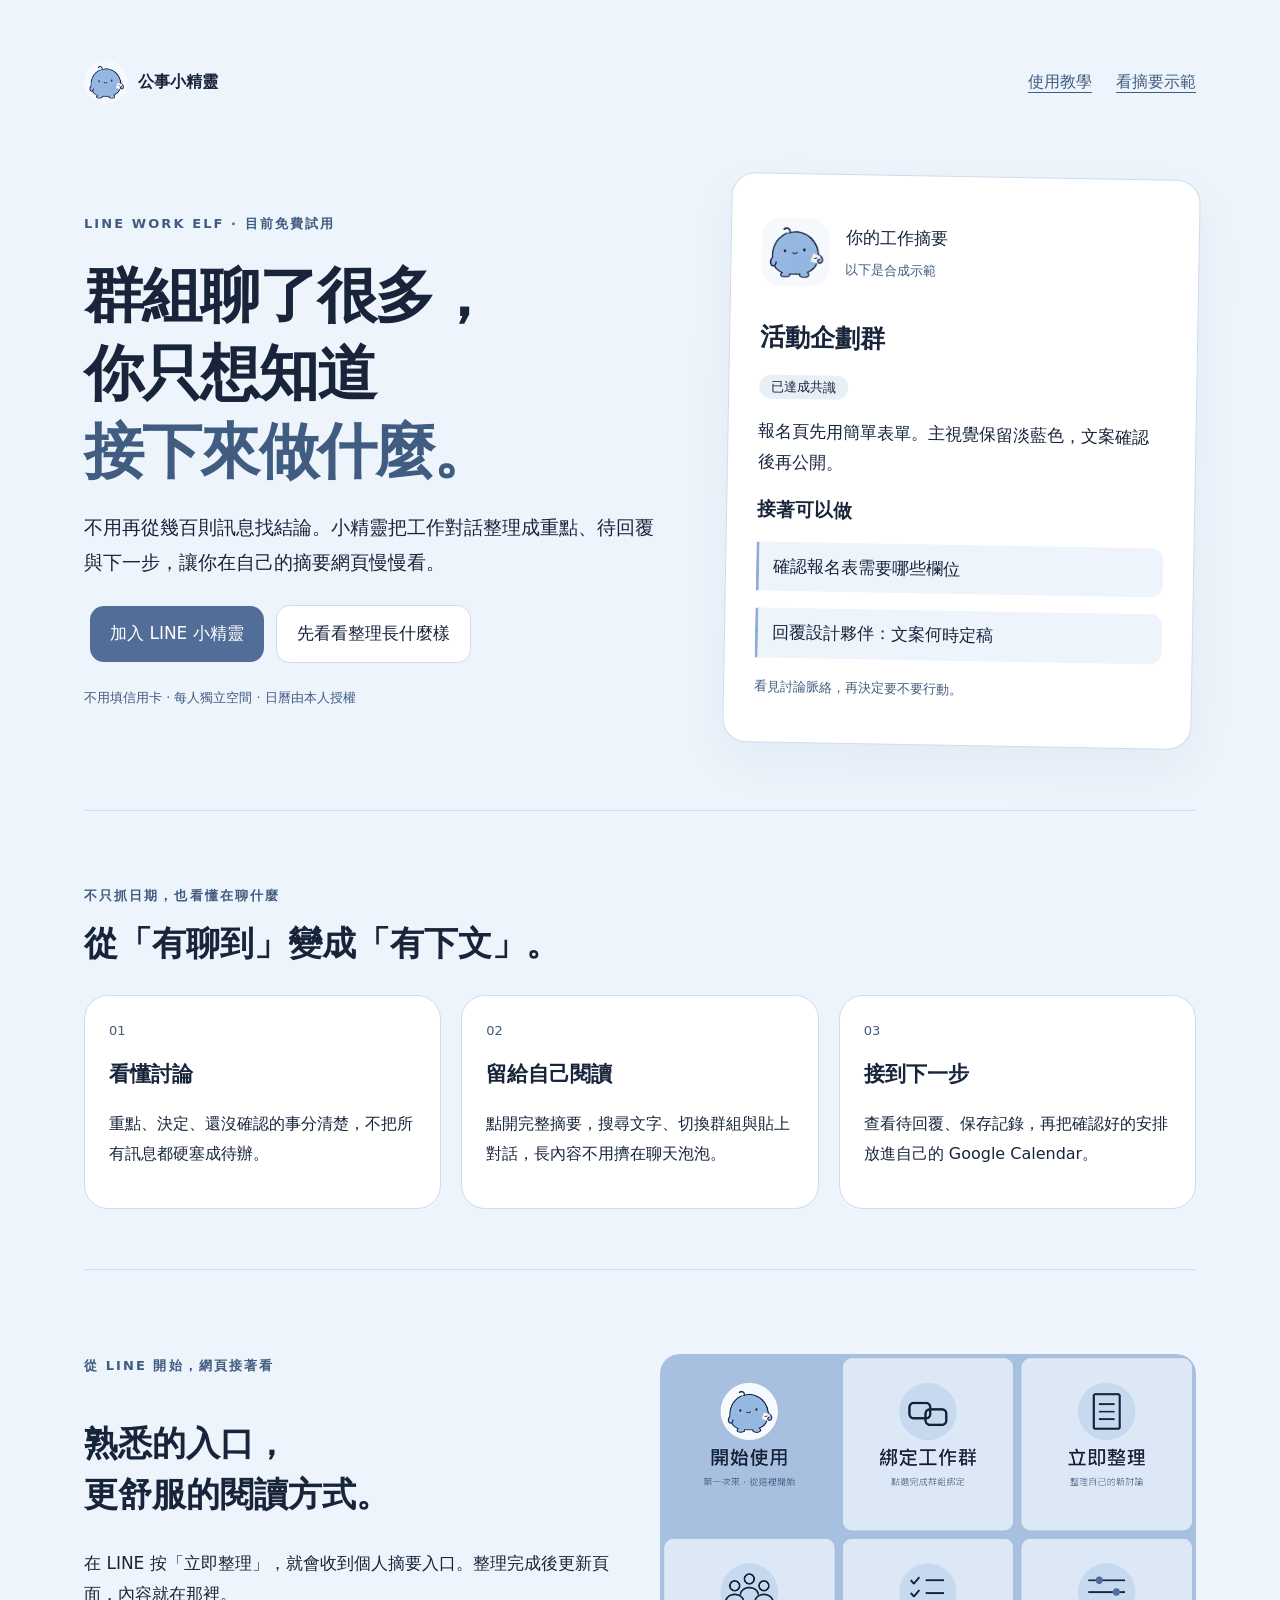
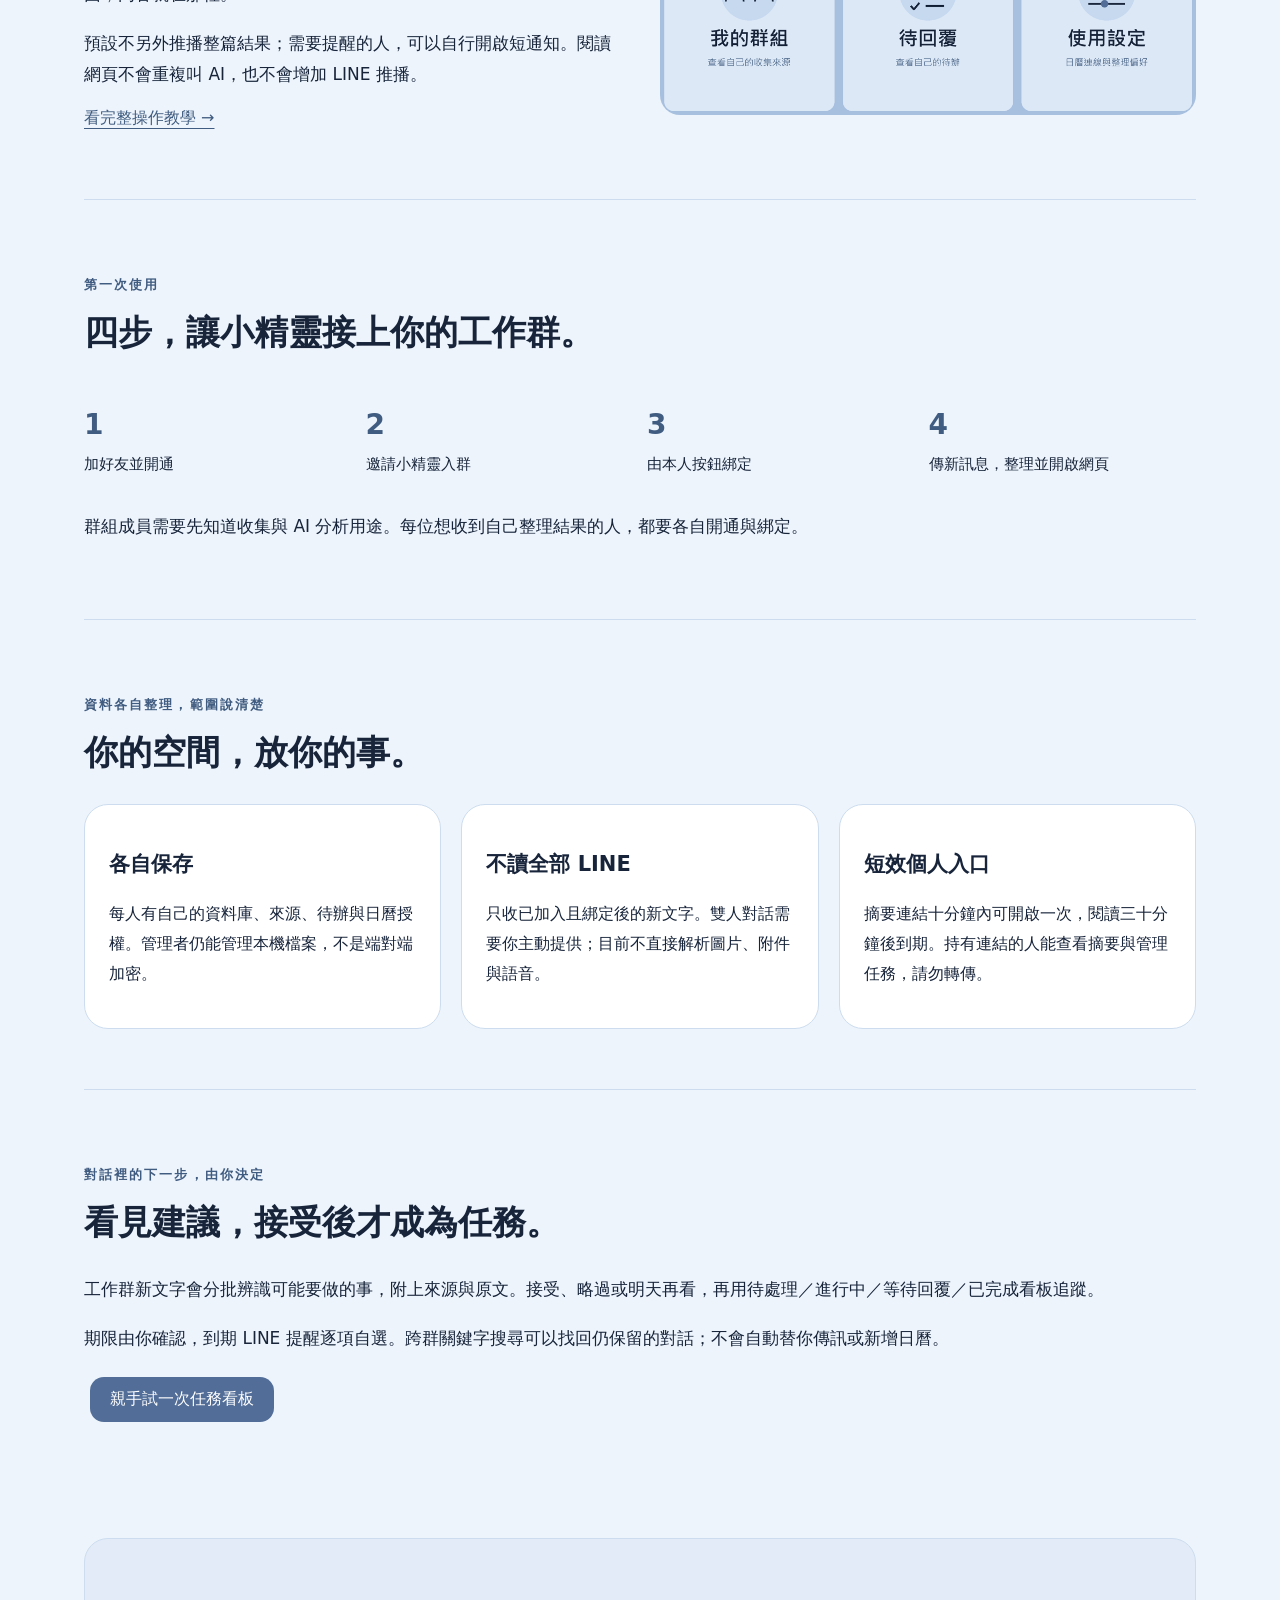
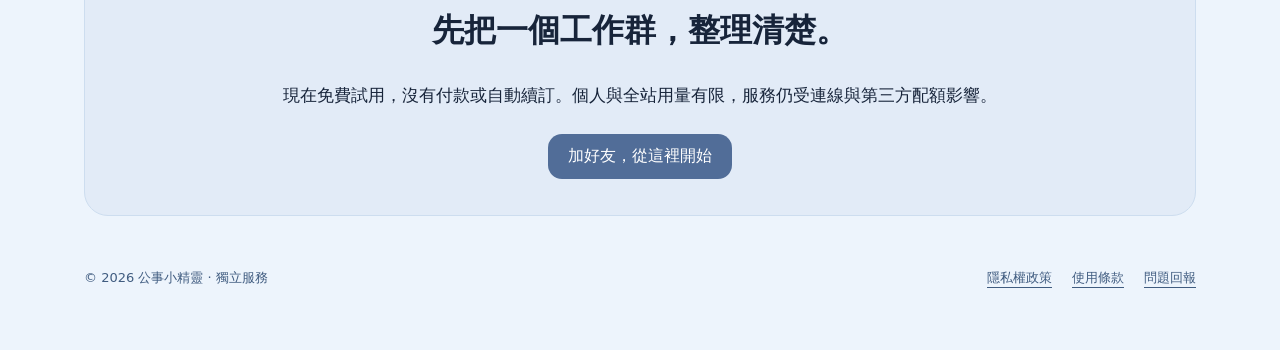
==== commit 07f832d6: "Introduce task suggestions with interactive product demo and guide" ====
--- a/docs/index.html
+++ b/docs/index.html
@@ -1 +1 @@
-<!doctype html><html lang="zh-Hant"><head><meta charset="utf-8"><meta name="viewport" content="width=device-width,initial-scale=1"><meta name="description" content="把 LINE 工作對話整理成重點、待辦與下一步。個人摘要網頁，各自日曆，現在免費試用。"><title>公事小精靈｜聊過的事，接著做</title><link rel="stylesheet" href="site.css"></head><body><main><header class="nav"><a class="brand" href="index.html"><img src="../assets/avatar.png" alt="公事小精靈手繪角色">公事小精靈</a><div><a href="getting-started.html">使用教學</a><a href="demo.html">看摘要示範</a></div></header><section class="hero"><div><p class="label">LINE WORK ELF · 目前免費試用</p><h1>群組聊了很多，<br>你只想知道<br><em>接下來做什麼。</em></h1><p class="lead">不用再從幾百則訊息找結論。小精靈把工作對話整理成重點、待回覆與下一步，讓你在自己的摘要網頁慢慢看。</p><p><a class="button" href="https://line.me/R/ti/p/%40526byspu">加入 LINE 小精靈</a><a class="button secondary" href="demo.html">先看看整理長什麼樣</a></p><p class="small">不用填信用卡 · 每人獨立空間 · 日曆由本人授權</p></div><div class="preview"><div class="preview-head"><img src="../assets/avatar.png" alt="圓圓的淡藍色小精靈"><p>你的工作摘要<br><span class="small">以下是合成示範</span></p></div><h2>活動企劃群</h2><span class="pill">已達成共識</span><p>報名頁先用簡單表單。主視覺保留淡藍色，文案確認後再公開。</p><h3>接著可以做</h3><p class="task">確認報名表需要哪些欄位</p><p class="task">回覆設計夥伴：文案何時定稿</p><p class="small">看見討論脈絡，再決定要不要行動。</p></div></section><section class="section"><p class="label">不只抓日期，也看懂在聊什麼</p><h2>從「有聊到」變成「有下文」。</h2><div class="grid"><article><span class="number">01</span><h3>看懂討論</h3><p>重點、決定、還沒確認的事分清楚，不把所有訊息都硬塞成待辦。</p></article><article><span class="number">02</span><h3>留給自己閱讀</h3><p>點開完整摘要，搜尋文字、切換群組與貼上對話，長內容不用擠在聊天泡泡。</p></article><article><span class="number">03</span><h3>接到下一步</h3><p>查看待回覆、保存記錄，再把確認好的安排放進自己的 Google Calendar。</p></article></div></section><section class="section split"><div><p class="label">從 LINE 開始，網頁接著看</p><h2>熟悉的入口，<br>更舒服的閱讀方式。</h2><p>在 LINE 按「立即整理」，就會收到個人摘要入口。整理完成後更新頁面，內容就在那裡。</p><p>預設不另外推播整篇結果；需要提醒的人，可以自行開啟短通知。閱讀網頁不會重複叫 AI，也不會增加 LINE 推播。</p><a href="getting-started.html">看完整操作教學 →</a></div><img class="menu" src="images/line-menu.png" alt="手機六格功能選單"></section><section class="section"><p class="label">第一次使用</p><h2>四步，讓小精靈接上你的工作群。</h2><div class="steps"><p><b>1</b> 加好友並開通</p><p><b>2</b> 邀請小精靈入群</p><p><b>3</b> 由本人按鈕綁定</p><p><b>4</b> 傳新訊息，整理並開啟網頁</p></div><p>群組成員需要先知道收集與 AI 分析用途。每位想收到自己整理結果的人，都要各自開通與綁定。</p></section><section class="section"><p class="label">資料各自整理，範圍說清楚</p><h2>你的空間，放你的事。</h2><div class="grid"><article><h3>各自保存</h3><p>每人有自己的資料庫、來源、待辦與日曆授權。管理者仍能管理本機檔案，不是端對端加密。</p></article><article><h3>不讀全部 LINE</h3><p>只收已加入且綁定後的新文字。雙人對話需要你主動提供；目前不直接解析圖片、附件與語音。</p></article><article><h3>短效個人入口</h3><p>摘要連結十分鐘內可開啟一次，閱讀三十分鐘後到期。持有連結的人能看內容，請勿轉傳。</p></article></div></section><section class="cta"><h2>先把一個工作群，整理清楚。</h2><p>現在免費試用，沒有付款或自動續訂。個人與全站用量有限，服務仍受連線與第三方配額影響。</p><a class="button" href="https://line.me/R/ti/p/%40526byspu">加好友，從這裡開始</a></section><footer><span>© 2026 公事小精靈 · 獨立服務</span><nav><a href="privacy.html">隱私權政策</a><a href="terms.html">使用條款</a><a href="https://github.com/johnny-0120/line-work-elf/issues">問題回報</a></nav></footer></main></body></html>+<!doctype html><html lang="zh-Hant"><head><meta charset="utf-8"><meta name="viewport" content="width=device-width,initial-scale=1"><meta name="description" content="把 LINE 工作對話整理成重點、待辦與下一步。個人摘要網頁，各自日曆，現在免費試用。"><title>公事小精靈｜聊過的事，接著做</title><link rel="stylesheet" href="site.css"></head><body><main><header class="nav"><a class="brand" href="index.html"><img src="images/avatar.png" alt="公事小精靈手繪角色">公事小精靈</a><div><a href="getting-started.html">使用教學</a><a href="demo.html">看摘要示範</a></div></header><section class="hero"><div><p class="label">LINE WORK ELF · 目前免費試用</p><h1>群組聊了很多，<br>你只想知道<br><em>接下來做什麼。</em></h1><p class="lead">不用再從幾百則訊息找結論。小精靈把工作對話整理成重點、待回覆與下一步，讓你在自己的摘要網頁慢慢看。</p><p><a class="button" href="https://line.me/R/ti/p/%40526byspu">加入 LINE 小精靈</a><a class="button secondary" href="demo.html">先看看整理長什麼樣</a></p><p class="small">不用填信用卡 · 每人獨立空間 · 日曆由本人授權</p></div><div class="preview"><div class="preview-head"><img src="images/avatar.png" alt="圓圓的淡藍色小精靈"><p>你的工作摘要<br><span class="small">以下是合成示範</span></p></div><h2>活動企劃群</h2><span class="pill">已達成共識</span><p>報名頁先用簡單表單。主視覺保留淡藍色，文案確認後再公開。</p><h3>接著可以做</h3><p class="task">確認報名表需要哪些欄位</p><p class="task">回覆設計夥伴：文案何時定稿</p><p class="small">看見討論脈絡，再決定要不要行動。</p></div></section><section class="section"><p class="label">不只抓日期，也看懂在聊什麼</p><h2>從「有聊到」變成「有下文」。</h2><div class="grid"><article><span class="number">01</span><h3>看懂討論</h3><p>重點、決定、還沒確認的事分清楚，不把所有訊息都硬塞成待辦。</p></article><article><span class="number">02</span><h3>留給自己閱讀</h3><p>點開完整摘要，搜尋文字、切換群組與貼上對話，長內容不用擠在聊天泡泡。</p></article><article><span class="number">03</span><h3>接到下一步</h3><p>查看待回覆、保存記錄，再把確認好的安排放進自己的 Google Calendar。</p></article></div></section><section class="section split"><div><p class="label">從 LINE 開始，網頁接著看</p><h2>熟悉的入口，<br>更舒服的閱讀方式。</h2><p>在 LINE 按「立即整理」，就會收到個人摘要入口。整理完成後更新頁面，內容就在那裡。</p><p>預設不另外推播整篇結果；需要提醒的人，可以自行開啟短通知。閱讀網頁不會重複叫 AI，也不會增加 LINE 推播。</p><a href="getting-started.html">看完整操作教學 →</a></div><img class="menu" src="images/line-menu.png" alt="手機六格功能選單"></section><section class="section"><p class="label">第一次使用</p><h2>四步，讓小精靈接上你的工作群。</h2><div class="steps"><p><b>1</b> 加好友並開通</p><p><b>2</b> 邀請小精靈入群</p><p><b>3</b> 由本人按鈕綁定</p><p><b>4</b> 傳新訊息，整理並開啟網頁</p></div><p>群組成員需要先知道收集與 AI 分析用途。每位想收到自己整理結果的人，都要各自開通與綁定。</p></section><section class="section"><p class="label">資料各自整理，範圍說清楚</p><h2>你的空間，放你的事。</h2><div class="grid"><article><h3>各自保存</h3><p>每人有自己的資料庫、來源、待辦與日曆授權。管理者仍能管理本機檔案，不是端對端加密。</p></article><article><h3>不讀全部 LINE</h3><p>只收已加入且綁定後的新文字。雙人對話需要你主動提供；目前不直接解析圖片、附件與語音。</p></article><article><h3>短效個人入口</h3><p>摘要連結十分鐘內可開啟一次，閱讀三十分鐘後到期。持有連結的人能查看摘要與管理任務，請勿轉傳。</p></article></div></section><section class="section"><p class="label">對話裡的下一步，由你決定</p><h2>看見建議，接受後才成為任務。</h2><p>工作群新文字會分批辨識可能要做的事，附上來源與原文。接受、略過或明天再看，再用待處理／進行中／等待回覆／已完成看板追蹤。</p><p>期限由你確認，到期 LINE 提醒逐項自選。跨群關鍵字搜尋可以找回仍保留的對話；不會自動替你傳訊或新增日曆。</p><a class="button" href="demo.html">親手試一次任務看板</a></section><section class="cta"><h2>先把一個工作群，整理清楚。</h2><p>現在免費試用，沒有付款或自動續訂。個人與全站用量有限，服務仍受連線與第三方配額影響。</p><a class="button" href="https://line.me/R/ti/p/%40526byspu">加好友，從這裡開始</a></section><footer><span>© 2026 公事小精靈 · 獨立服務</span><nav><a href="privacy.html">隱私權政策</a><a href="terms.html">使用條款</a><a href="https://github.com/johnny-0120/line-work-elf/issues">問題回報</a></nav></footer></main></body></html>
